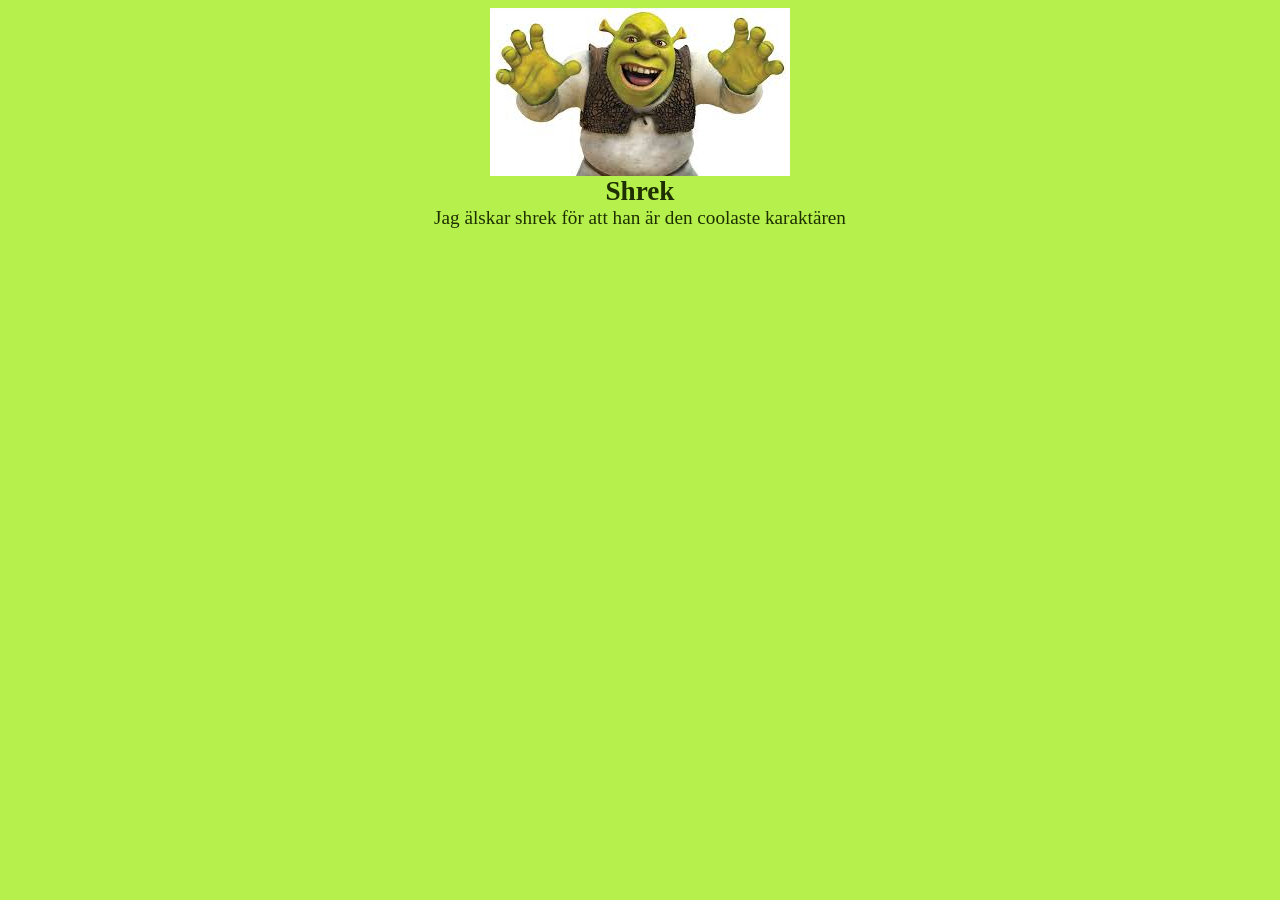
==== index.html @ ad752b30 "f04 f04" ====
<!DOCTYPE html>
<html lang="sv" dir="ltr">
  <head>
    <link rel="stylesheet" href="style.css">
    <meta charset="utf-8">
    <title>Shrek</title>
  </head>
  <body>
    <img src="bilder/shrek.jpeg" alt="Shrek" class="center">
    <h1 class="center">Shrek</h1>
    <p class="center">Jag älskar shrek för att han är den
      coolaste karaktären </p>
  </body>
</html>
---- style.css ----
body {
  color: transparent;
  background-color: #B5F04C;
}

h1 {
  color: #1E2F00;
  background-color: transparent;
  text-align: center;
  font-family: "Verdana", serif;
  font-size: 1.7em;
}

p {
  color: #1E2F00;
  background-color: transparent;
  text-align: center;
  font-family: "Verdana", serif;
  font-size: 1.2em;
}
.center {
  display: block;
  margin: auto;
}
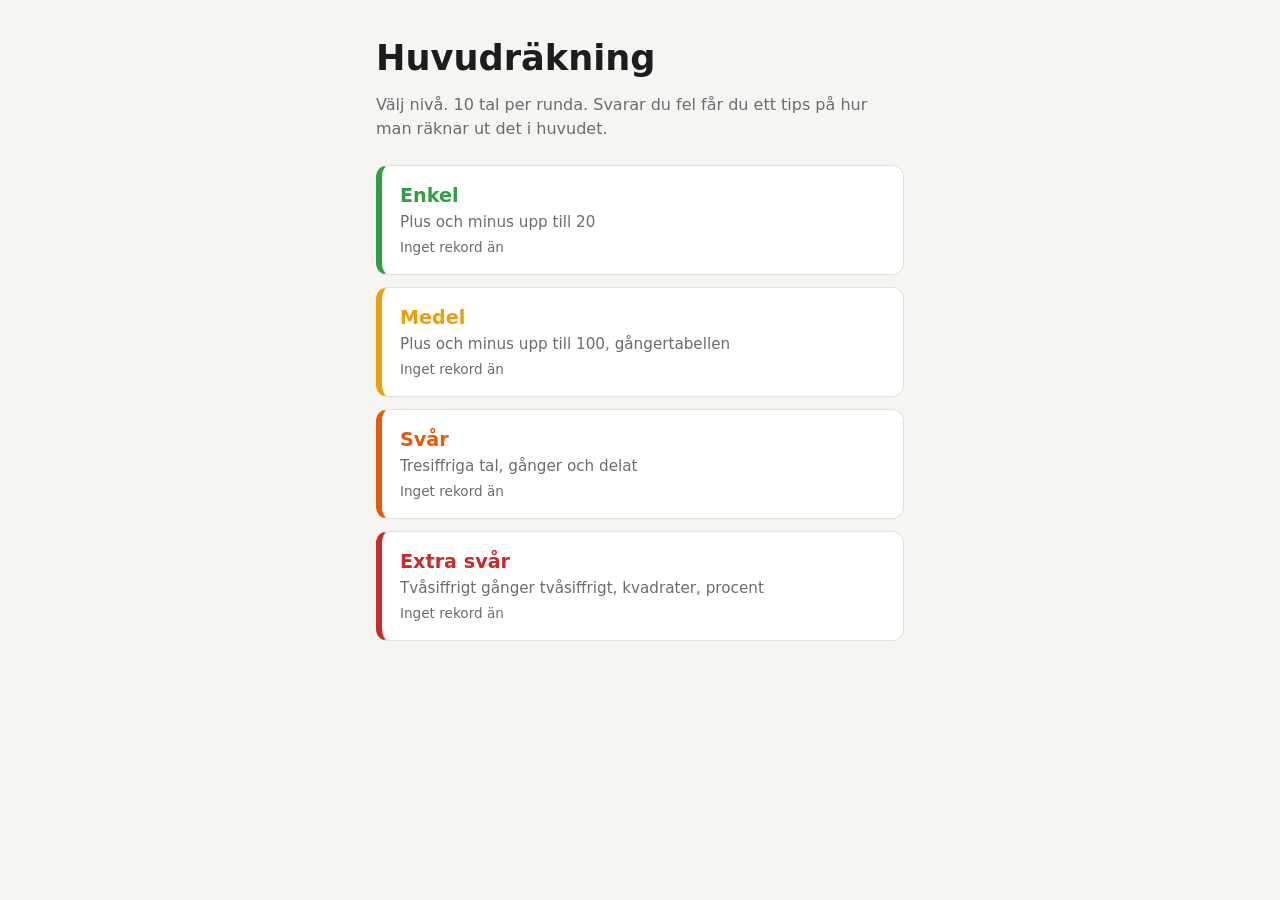
==== commit 55d2b1cc: "Lägg till huvudräkningsapp med fyra nivåer Ny startsida (index.html) med enkel, medel, svår och extr" ====
--- a/index.html
+++ b/index.html
@@ -1,14 +1,50 @@
 <!DOCTYPE html>
-<html lang="sv" dir="ltr">
+<html lang="sv">
   <head>
+    <meta charset="utf-8">
+    <meta name="viewport" content="width=device-width, initial-scale=1">
+    <title>Huvudräkning</title>
     <link rel="stylesheet" href="style.css">
-    <meta charset="utf-8">
-    <title>Shrek</title>
   </head>
   <body>
-    <img src="bilder/shrek.jpeg" alt="Shrek" class="center">
-    <h1 class="center">Shrek</h1>
-    <p class="center">Jag älskar shrek för att han är den
-      coolaste karaktären </p>
+    <main>
+      <!-- Startsida: välj nivå -->
+      <section id="start" class="screen">
+        <h1>Huvudräkning</h1>
+        <p class="lead">Välj nivå. 10 tal per runda. Svarar du fel får du ett tips på hur man räknar ut det i huvudet.</p>
+        <div class="levels" id="levels"></div>
+      </section>
+
+      <!-- Spelet -->
+      <section id="game" class="screen" hidden>
+        <div class="topbar">
+          <button class="link" id="quit">← Avbryt</button>
+          <span id="level-name" class="pill"></span>
+          <span id="timer" class="muted">0 s</span>
+        </div>
+        <div class="progress"><div id="progress-bar"></div></div>
+        <p id="counter" class="muted"></p>
+        <p id="question" class="question"></p>
+        <form id="answer-form" autocomplete="off">
+          <input id="answer" type="text" inputmode="numeric" pattern="[0-9]*" aria-label="Ditt svar" placeholder="?">
+          <button type="submit" id="submit">Svara</button>
+        </form>
+        <div id="feedback" class="feedback" hidden></div>
+        <p id="streak" class="muted"></p>
+      </section>
+
+      <!-- Resultat -->
+      <section id="result" class="screen" hidden>
+        <h2 id="result-title"></h2>
+        <p id="result-score" class="big"></p>
+        <p id="result-time" class="muted"></p>
+        <p id="result-best" class="muted"></p>
+        <div class="actions">
+          <button id="again">Kör igen</button>
+          <button id="back" class="secondary">Byt nivå</button>
+        </div>
+      </section>
+    </main>
+    <script src="app.js"></script>
   </body>
 </html>
--- a/style.css
+++ b/style.css
@@ -1,24 +1,165 @@
-body {
-  color: transparent;
-  background-color: #B5F04C;
+:root {
+  --bg: #f6f5f1;
+  --card: #ffffff;
+  --text: #1d1d1f;
+  --muted: #6b6b70;
+  --border: #e2e0da;
+  --accent: #3b5bdb;
+  --right: #2b8a3e;
+  --right-bg: #ebfbee;
+  --wrong: #c92a2a;
+  --wrong-bg: #fff5f5;
+  --l1: #2f9e44;
+  --l2: #e8a10c;
+  --l3: #e8590c;
+  --l4: #c92a2a;
 }
 
-h1 {
-  color: #1E2F00;
-  background-color: transparent;
-  text-align: center;
-  font-family: "Verdana", serif;
-  font-size: 1.7em;
+@media (prefers-color-scheme: dark) {
+  :root {
+    --bg: #141416;
+    --card: #1e1e22;
+    --text: #f1f1f3;
+    --muted: #9a9aa2;
+    --border: #2e2e34;
+    --accent: #748ffc;
+    --right: #69db7c;
+    --right-bg: #1b2e20;
+    --wrong: #ff8787;
+    --wrong-bg: #331c1c;
+  }
 }
 
-p {
-  color: #1E2F00;
-  background-color: transparent;
+* { box-sizing: border-box; }
+
+body {
+  margin: 0;
+  background: var(--bg);
+  color: var(--text);
+  font-family: system-ui, -apple-system, "Segoe UI", Roboto, sans-serif;
+  line-height: 1.5;
+}
+
+main {
+  max-width: 560px;
+  margin: 0 auto;
+  padding: 32px 16px 64px;
+}
+
+h1 { font-size: 2.2rem; margin: 0 0 8px; }
+h2 { font-size: 1.6rem; margin: 0 0 8px; }
+.lead { color: var(--muted); margin: 0 0 24px; }
+.muted { color: var(--muted); }
+
+.levels { display: grid; gap: 12px; }
+
+.level {
+  display: block;
+  width: 100%;
+  text-align: left;
+  padding: 16px 18px;
+  border: 1px solid var(--border);
+  border-left: 6px solid var(--c);
+  border-radius: 12px;
+  background: var(--card);
+  color: var(--text);
+  font: inherit;
+  cursor: pointer;
+  transition: transform .1s;
+}
+.level:hover { transform: translateY(-2px); }
+.level strong { font-size: 1.2rem; color: var(--c); }
+.level span { display: block; color: var(--muted); font-size: .95rem; }
+.level .best { margin-top: 4px; font-size: .85rem; }
+
+.topbar {
+  display: flex;
+  align-items: center;
+  justify-content: space-between;
+  gap: 8px;
+  margin-bottom: 12px;
+}
+
+.pill {
+  padding: 2px 12px;
+  border-radius: 999px;
+  background: var(--c, var(--accent));
+  color: #fff;
+  font-weight: 600;
+  font-size: .9rem;
+}
+
+.progress {
+  height: 8px;
+  border-radius: 4px;
+  background: var(--border);
+  overflow: hidden;
+}
+#progress-bar {
+  height: 100%;
+  width: 0;
+  background: var(--c, var(--accent));
+  transition: width .3s;
+}
+
+.question {
+  font-size: clamp(2.2rem, 11vw, 3.4rem);
+  font-weight: 700;
   text-align: center;
-  font-family: "Verdana", serif;
-  font-size: 1.2em;
+  margin: 24px 0;
+  font-variant-numeric: tabular-nums;
 }
-.center {
-  display: block;
-  margin: auto;
+
+form { display: flex; gap: 8px; }
+
+input {
+  flex: 1;
+  min-width: 0;
+  font: inherit;
+  font-size: 1.6rem;
+  padding: 10px 14px;
+  border: 2px solid var(--border);
+  border-radius: 10px;
+  background: var(--card);
+  color: var(--text);
+  text-align: center;
 }
+input:focus { outline: none; border-color: var(--c, var(--accent)); }
+
+button {
+  font: inherit;
+  font-weight: 600;
+  padding: 10px 18px;
+  border: none;
+  border-radius: 10px;
+  background: var(--accent);
+  color: #fff;
+  cursor: pointer;
+}
+button.secondary {
+  background: transparent;
+  color: var(--text);
+  border: 1px solid var(--border);
+}
+button.link {
+  background: none;
+  color: var(--muted);
+  padding: 4px 0;
+  font-weight: 400;
+}
+
+.feedback {
+  margin-top: 16px;
+  padding: 14px 16px;
+  border-radius: 10px;
+}
+.feedback.right { background: var(--right-bg); color: var(--right); font-weight: 600; }
+.feedback.wrong { background: var(--wrong-bg); color: var(--text); }
+.feedback.wrong strong { color: var(--wrong); }
+.feedback .hint { margin: 6px 0 0; }
+.feedback .next { margin-top: 10px; }
+
+#streak { text-align: center; min-height: 1.5em; }
+
+.big { font-size: 3rem; font-weight: 700; margin: 8px 0; }
+.actions { display: flex; gap: 8px; margin-top: 24px; flex-wrap: wrap; }
